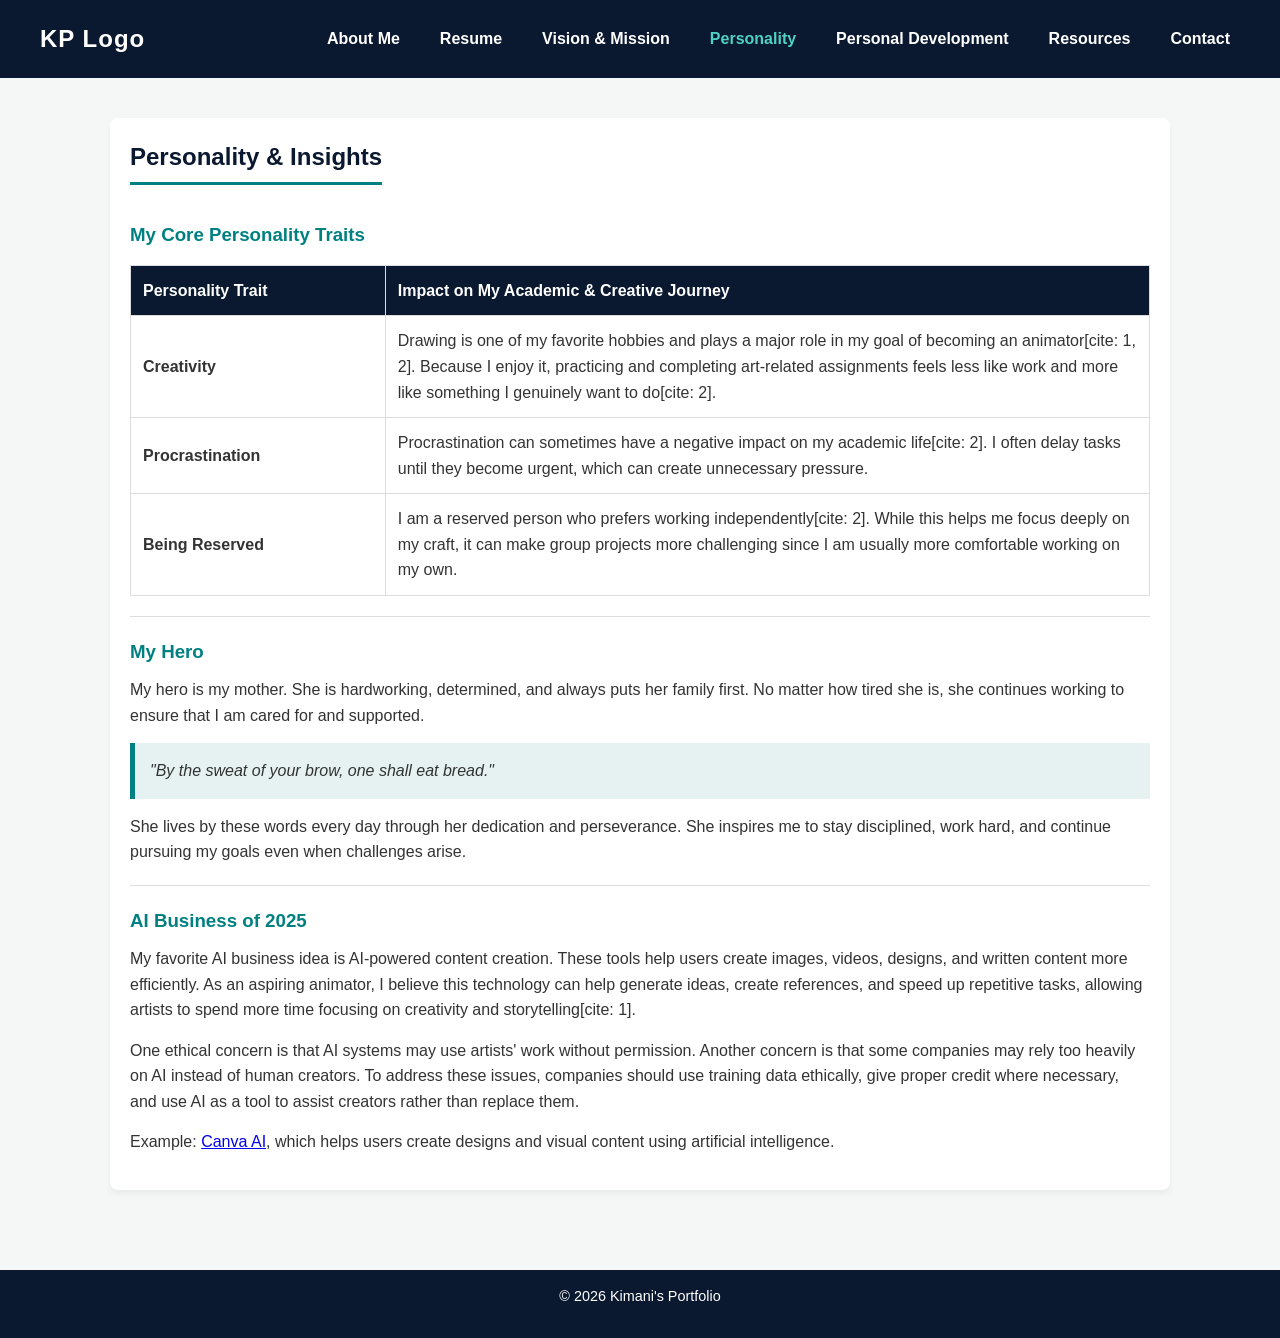
==== 2107529IA1_SIAY26/code/Personality.html @ adb1884f "Add files via upload" ====
<!--
Name: Kimanin Benjamin
Module:CIT2011
Day of class: Wednesday 6pm
Individual Assessment #1

-->

<!doctype html>
<html lang="en">
    <head>
        <meta charset="UTF-8" />
        <meta name="viewport" content="width=device-width, initial-scale=1.0" />
        <title>Personality - Kimani's Portfolio</title>
        <link rel="stylesheet" href="../style.css">
    </head>
<body>

    <header>
        <div id="logo">KP Logo</div> 
        <nav>
            <a href="index.html">About Me</a>
            <a href="resume.html">Resume</a>
            <a href="vision.html">Vision & Mission</a>
            <a href="personality.html" class="active">Personality</a>
            <a href="development.html">Personal Development</a>
            <a href="resources.html">Resources</a>
            <a href="contact.html">Contact</a>
        </nav>
    </header>

    <main class="flex-container">
        <!-- Single Column Layout for clean text and centralized table flow -->
        <section id="personality-info">
            <h2>Personality & Insights</h2>

            <h3>My Core Personality Traits</h3>
            
            <!-- New Core Traits Table placed exactly after the introduction -->
            <table border="1">
                <thead>
                    <tr>
                        <th style="width: 25%;">Personality Trait</th>
                        <th style="width: 75%;">Impact on My Academic & Creative Journey</th>
                    </tr>
                </thead>
                <tbody>
                    <tr>
                        <td><strong>Creativity</strong></td>
                        <td>Drawing is one of my favorite hobbies and plays a major role in my goal of becoming an animator[cite: 1, 2]. Because I enjoy it, practicing and completing art-related assignments feels less like work and more like something I genuinely want to do[cite: 2].</td>
                    </tr>
                    <tr>
                        <td><strong>Procrastination</strong></td>
                        <td>Procrastination can sometimes have a negative impact on my academic life[cite: 2]. I often delay tasks until they become urgent, which can create unnecessary pressure.</td>
                    </tr>
                    <tr>
                        <td><strong>Being Reserved</strong></td>
                        <td>I am a reserved person who prefers working independently[cite: 2]. While this helps me focus deeply on my craft, it can make group projects more challenging since I am usually more comfortable working on my own.</td>
                    </tr>
                </tbody>
            </table>

            <hr>

            <h3>My Hero</h3>
            <p>My hero is my mother. She is hardworking, determined, and always puts her family first. No matter how tired she is, she continues working to ensure that I am cared for and supported.</p>
            <blockquote>
                "By the sweat of your brow, one shall eat bread."
            </blockquote>
            <p>She lives by these words every day through her dedication and perseverance. She inspires me to stay disciplined, work hard, and continue pursuing my goals even when challenges arise.</p>

            <hr>

            <h3>AI Business of 2025</h3>
            <p>My favorite AI business idea is AI-powered content creation. These tools help users create images, videos, designs, and written content more efficiently. As an aspiring animator, I believe this technology can help generate ideas, create references, and speed up repetitive tasks, allowing artists to spend more time focusing on creativity and storytelling[cite: 1].</p>
            <p>One ethical concern is that AI systems may use artists' work without permission. Another concern is that some companies may rely too heavily on AI instead of human creators. To address these issues, companies should use training data ethically, give proper credit where necessary, and use AI as a tool to assist creators rather than replace them.</p>
            <p>Example: <a href="https://www.canva.com" target="_blank">Canva AI</a>, which helps users create designs and visual content using artificial intelligence.</p>
        </section>
    </main>

    <footer>
        <p>&copy; 2026 Kimani's Portfolio</p>
    </footer>

</body>
</html>
---- 2107529IA1_SIAY26/style.css ----
/* ==========================================================================
   1. GLOBAL STYLES & VARIABLE THEMES (Teal & Navy Palette)
   ========================================================================== */
:root {
    --primary-navy: #0A192F;      /* Deep navy for text, headers, or backgrounds */
    --secondary-teal: #008080;    /* Teal accents for links, buttons, and highlights */
    --light-bg: #F4F7F6;          /* Clean off-white background */
    --dark-text: #333333;         /* Dark grey for readable body paragraphs */
    --white: #FFFFFF;
}

* {
    margin: 0;
    padding: 0;
    box-sizing: border-box;
    font-family: 'Segoe UI', Tahoma, Geneva, Verdana, sans-serif;
}

body {
    background-color: var(--light-bg);
    color: var(--dark-text);
    line-height: 1.6;
}

/* ==========================================================================
   2. HEADER & NAVIGATION STYLES
   ========================================================================== */
header {
    background-color: var(--primary-navy);
    color: var(--white);
    padding: 20px;
    text-align: center;
}

#logo {
    font-size: 1.5rem;
    font-weight: bold;
    color: var(--white);
    margin-bottom: 10px;
    letter-spacing: 1px;
}

nav {
    display: flex;
    flex-direction: column; /* Stack menu items on small screens */
    gap: 10px;
}

nav a {
    color: var(--white);
    text-decoration: none;
    font-weight: 600;
    padding: 5px 10px;
    transition: color 0.3s ease;
}

nav a:hover, nav a.active {
    color: #4FD1C5; /* Lighter teal glow for active links */
}

/* ==========================================================================
   3. MOBILE LAYOUT (Base Styles - Stacks vertically)
   ========================================================================== */
.flex-container {
    display: flex;
    flex-direction: column; /* Forces everything into a single column layout */
    gap: 30px;
    padding: 20px;
    max-width: 1100px;
    margin: 0 auto;
}

.main-content-block, .sidebar-content-block {
    width: 100%; /* Spans full width on phone screens */
}

section {
    background-color: var(--white);
    padding: 20px;
    border-radius: 8px;
    box-shadow: 0 4px 6px rgba(0, 0, 0, 0.05);
}

/* Typography elements */
h2 {
    color: var(--primary-navy);
    margin-bottom: 15px;
    border-bottom: 3px solid var(--secondary-teal);
    padding-bottom: 5px;
    display: inline-block;
}

h3 {
    color: var(--secondary-teal);
    margin: 20px 0 10px 0;
}

p {
    margin-bottom: 15px;
}

hr {
    border: 0;
    height: 1px;
    background: #DDDDDD;
    margin: 20px 0;
}

ul {
    margin-left: 20px;
    margin-bottom: 15px;
}

li {
    margin-bottom: 8px;
}

/* Profiles & Images */
.sidebar-content-block {
    text-align: center; /* Centers elements like images/tables on mobile */
}

section img {
    max-width: 100%;
    height: auto;
    width: 260px;
    border-radius: 50%; /* Keeps profile picture inside a clean circle */
    border: 4px solid var(--secondary-teal);
    transition: transform 0.3s ease;
}

section img:hover {
    transform: scale(1.03);
}

/* Blockquotes & Tables */
blockquote {
    font-style: italic;
    background: #E6F2F2;
    border-left: 5px solid var(--secondary-teal);
    padding: 15px;
    margin: 15px 0;
}

table {
    width: 100%;
    border-collapse: collapse;
    margin-top: 15px;
    background-color: var(--white);
}

th, td {
    padding: 12px;
    border: 1px solid #DDDDDD;
    text-align: left;
}

th {
    background-color: var(--primary-navy);
    color: var(--white);
}

/* ==========================================================================
   4. FOOTER STYLES
   ========================================================================== */
footer {
    background-color: var(--primary-navy);
    color: var(--white);
    text-align: center;
    padding: 15px;
    margin-top: 40px;
    font-size: 0.9rem;
}

/* ==========================================================================
   5. DESKTOP LAYOUT (Media Query - Runs on screen widths 850px and above)
   ========================================================================== */
@media (min-width: 850px) {
    
    /* Header turns into a sleek row */
    header {
        display: flex;
        justify-content: space-between;
        align-items: center;
        padding: 20px 40px;
        text-align: left;
    }

    #logo {
        margin-bottom: 0;
    }

    nav {
        flex-direction: row; /* Horizontal layout for desktop monitors */
        gap: 20px;
    }

    /* Container splits items side-by-side */
    .flex-container {
        flex-direction: row;
        justify-content: space-between;
        align-items: flex-start;
        padding: 40px 20px;
    }

    /* Column proportions for multi-column pages */
    .main-content-block {
        width: 62%;
    }

    .sidebar-content-block {
        width: 32%;
        position: sticky;
        top: 20px; /* Keeps the profile photo or tables visible when scrolling */
    }
}
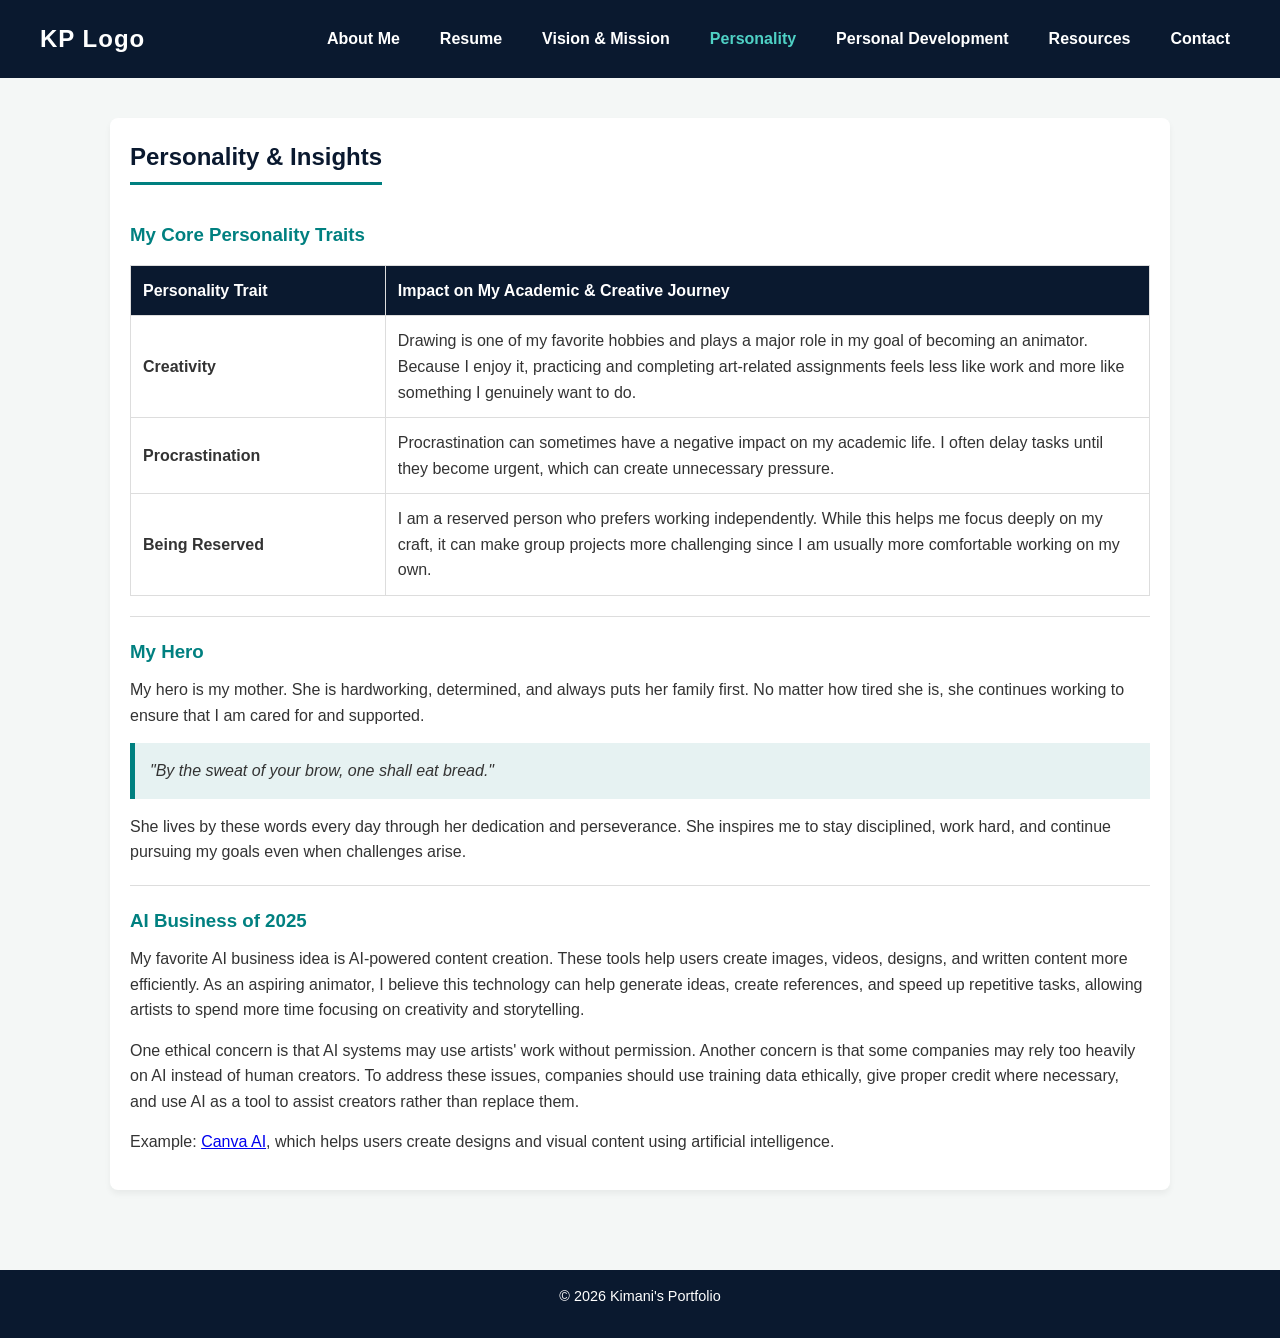
==== commit c4e33c3d: "Add files via upload" ====
--- a/2107529IA1_SIAY26/code/Personality.html
+++ b/2107529IA1_SIAY26/code/Personality.html
@@ -47,15 +47,15 @@
                 <tbody>
                     <tr>
                         <td><strong>Creativity</strong></td>
-                        <td>Drawing is one of my favorite hobbies and plays a major role in my goal of becoming an animator[cite: 1, 2]. Because I enjoy it, practicing and completing art-related assignments feels less like work and more like something I genuinely want to do[cite: 2].</td>
+                        <td>Drawing is one of my favorite hobbies and plays a major role in my goal of becoming an animator. Because I enjoy it, practicing and completing art-related assignments feels less like work and more like something I genuinely want to do.</td>
                     </tr>
                     <tr>
                         <td><strong>Procrastination</strong></td>
-                        <td>Procrastination can sometimes have a negative impact on my academic life[cite: 2]. I often delay tasks until they become urgent, which can create unnecessary pressure.</td>
+                        <td>Procrastination can sometimes have a negative impact on my academic life. I often delay tasks until they become urgent, which can create unnecessary pressure.</td>
                     </tr>
                     <tr>
                         <td><strong>Being Reserved</strong></td>
-                        <td>I am a reserved person who prefers working independently[cite: 2]. While this helps me focus deeply on my craft, it can make group projects more challenging since I am usually more comfortable working on my own.</td>
+                        <td>I am a reserved person who prefers working independently. While this helps me focus deeply on my craft, it can make group projects more challenging since I am usually more comfortable working on my own.</td>
                     </tr>
                 </tbody>
             </table>
@@ -72,7 +72,7 @@
             <hr>
 
             <h3>AI Business of 2025</h3>
-            <p>My favorite AI business idea is AI-powered content creation. These tools help users create images, videos, designs, and written content more efficiently. As an aspiring animator, I believe this technology can help generate ideas, create references, and speed up repetitive tasks, allowing artists to spend more time focusing on creativity and storytelling[cite: 1].</p>
+            <p>My favorite AI business idea is AI-powered content creation. These tools help users create images, videos, designs, and written content more efficiently. As an aspiring animator, I believe this technology can help generate ideas, create references, and speed up repetitive tasks, allowing artists to spend more time focusing on creativity and storytelling.</p>
             <p>One ethical concern is that AI systems may use artists' work without permission. Another concern is that some companies may rely too heavily on AI instead of human creators. To address these issues, companies should use training data ethically, give proper credit where necessary, and use AI as a tool to assist creators rather than replace them.</p>
             <p>Example: <a href="https://www.canva.com" target="_blank">Canva AI</a>, which helps users create designs and visual content using artificial intelligence.</p>
         </section>
